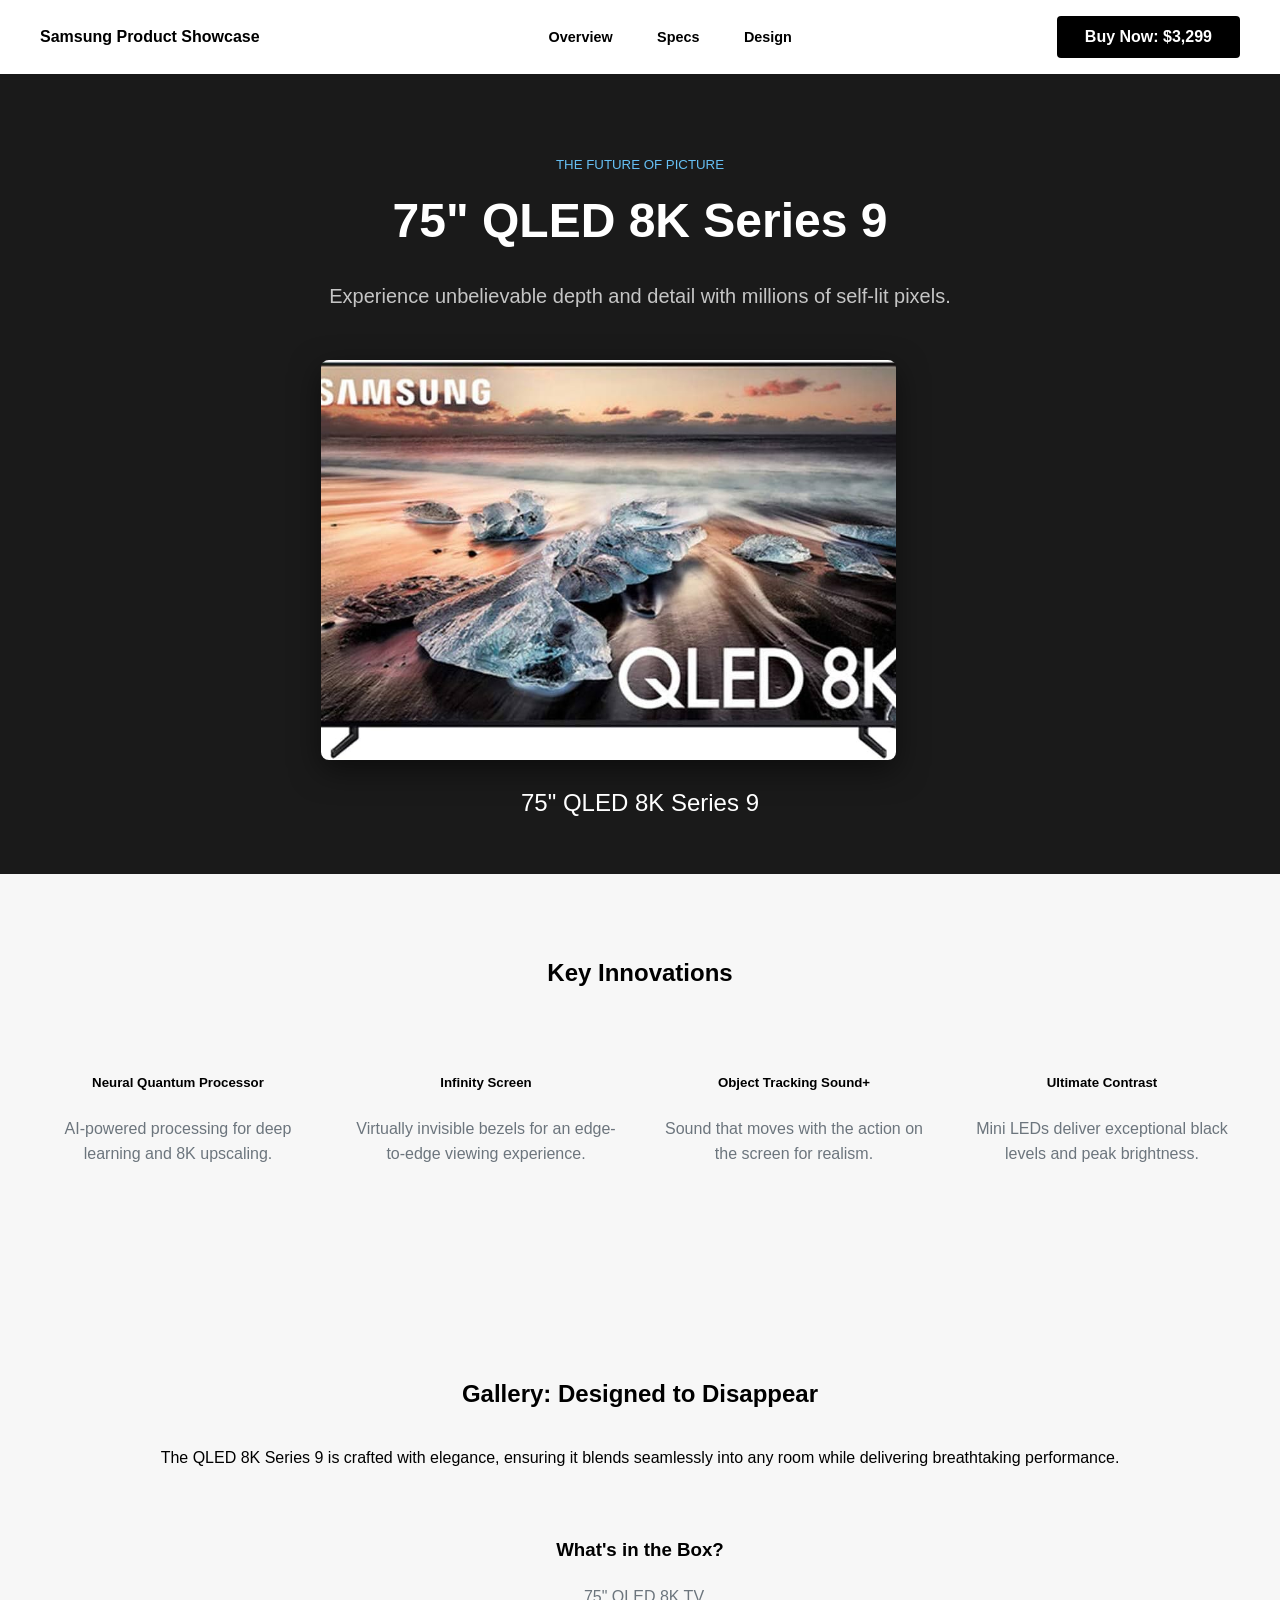
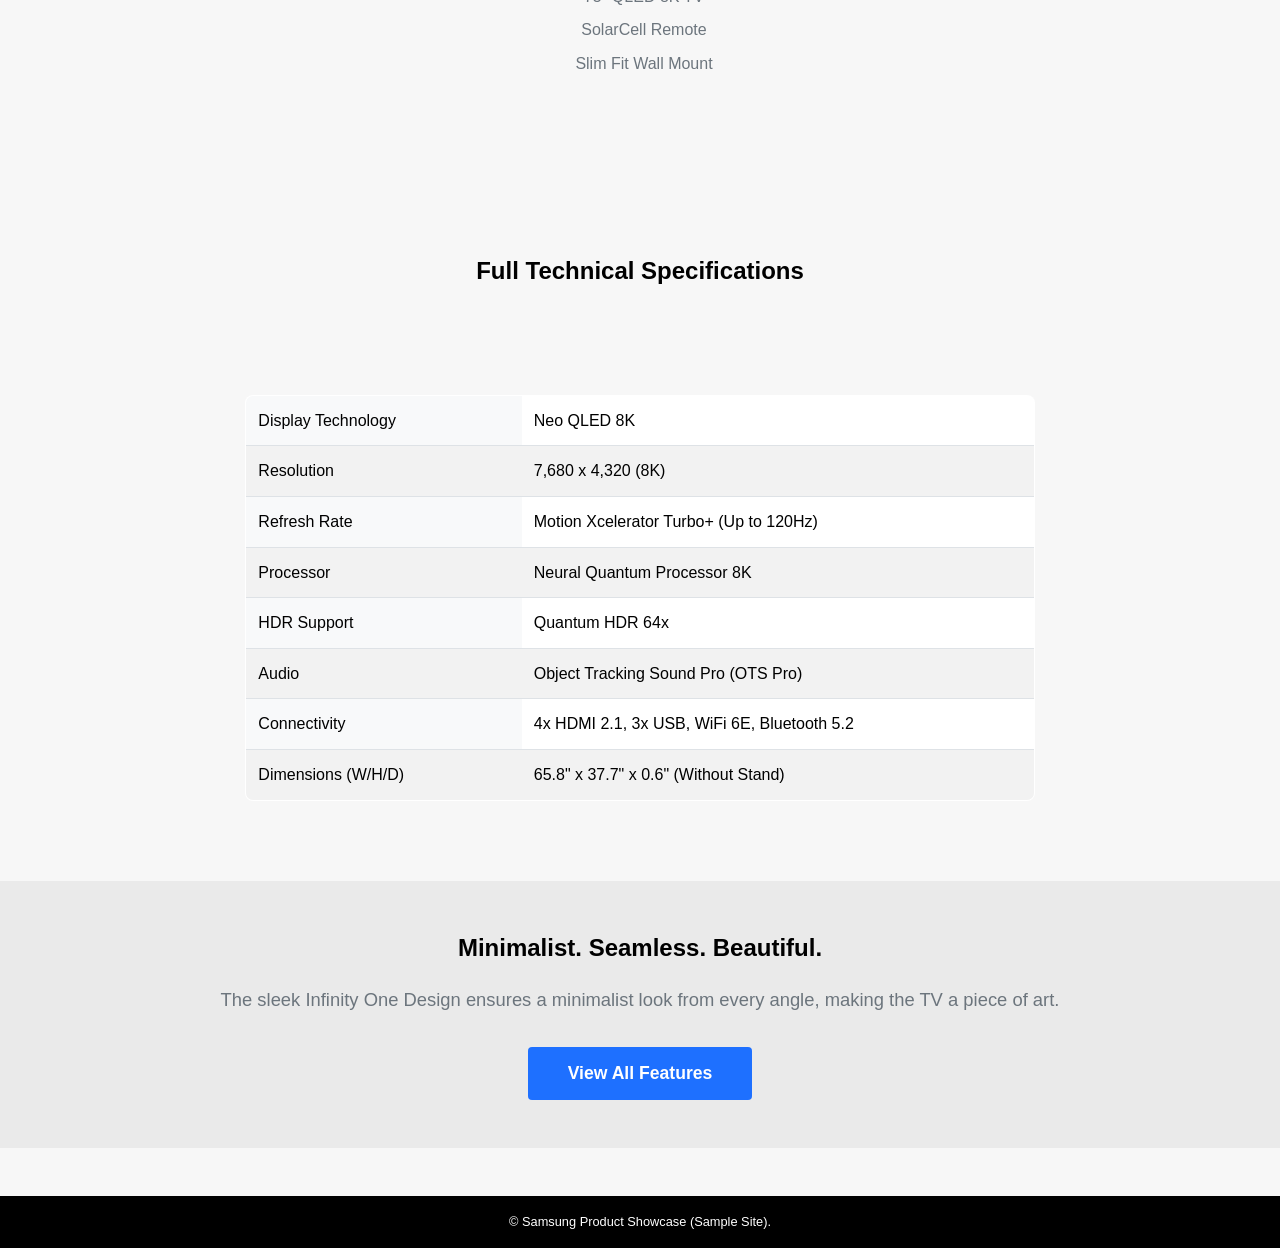
==== index.html @ e29ffdd7 "First Commit" ====
<!DOCTYPE html>
<html lang="en">
<head>
    <meta charset="UTF-8">
    <meta name="viewport" content="width=device-width, initial-scale=1.0">
    <title>SAMSUNG PRODUCTS</title>
    
    <style>
        /* --- CSS Variables & Global Resets --- */
        :root {
            --primary-color: #000;
            --secondary-color: #1a1a1a;
            --accent-color: #1e70ff;
            --light-bg: #f7f7f7;
            --text-muted: #6c757d;
            --font-family: 'Roboto', sans-serif; /* Retaining Roboto as requested */
            --spacing-sm: 1rem;
            --spacing-md: 2rem;
            --spacing-lg: 5rem;
        }

        body {
            font-family: var(--font-family);
            background-color: var(--light-bg);
            margin: 0;
            padding: 0;
            line-height: 1.6;
        }

        h1, h2, h3, h4, h5, h6 {
            margin-top: 0;
            font-weight: 700;
        }
        
        /* --- Layout & Utilities (Custom Grid System) --- */

        .container {
            max-width: 1200px;
            margin: 0 auto;
            padding: 0 1rem;
        }

        .flex-row {
            display: flex;
            flex-wrap: wrap;
            margin-left: -1rem; /* Negative margins for gutter compensation */
            margin-right: -1rem;
        }

        .col {
            padding-left: 1rem;
            padding-right: 1rem;
            width: 100%;
            box-sizing: border-box;
        }
        
        .section-padding {
            padding: var(--spacing-lg) 0;
        }
        
        .text-center { text-align: center; }
        .text-muted { color: var(--text-muted); }
        .fw-bold { font-weight: 700; }
        .rounded { border-radius: 0.25rem; }
        
        /* Responsive Columns */
        @media (min-width: 768px) {
            .col-md-3 { width: 25%; }
            .col-md-6 { width: 50%; }
            .col-lg-8 { width: 66.666667%; margin-left: auto; margin-right: auto; }
            .content-left { padding-right: 3rem; }
        }

        /* --- Header & Navigation --- */
        .header-sticky {
            position: sticky;
            top: 0;
            z-index: 1020;
            background-color: #fff;
            box-shadow: 0 2px 4px rgba(0,0,0,.05);
            padding: 1rem 0;
        }
        .header-content {
            display: flex;
            justify-content: space-between;
            align-items: center;
        }
        .header-content nav {
            display: none; /* Hidden on mobile */
        }
        @media (min-width: 768px) {
            .header-content nav {
                display: block;
            }
            .header-content nav a {
                color: var(--primary-color);
                text-decoration: none;
                font-size: 0.9rem;
                margin-left: 1.5rem;
                padding: 0.5rem;
            }
        }
        
        /* --- Buttons --- */
        .btn {
            padding: 0.75rem 1.75rem;
            font-size: 1rem;
            cursor: pointer;
            text-align: center;
            text-decoration: none;
            border: none;
            transition: background-color 0.2s;
            color: white;
            border-radius: 0.25rem;
            font-weight: 600;
        }
        .btn-dark {
            background-color: var(--primary-color);
        }
        .btn-dark:hover {
            background-color: #333;
        }
        .btn-accent {
            background-color: var(--accent-color);
        }
        .btn-accent:hover {
            background-color: #1a5ac9;
        }
        .btn-lg {
            padding: 1rem 2.5rem;
            font-size: 1.1rem;
        }

        /* --- Hero Section --- */
        .hero-section {
            height: 80vh;
            background-color: var(--secondary-color);
            color: white;
            padding-top: var(--spacing-lg);
            display: flex;
            flex-direction: column;
            align-items: center;
            text-align: center;
        }
        .hero-section h1 {
            font-size: 3rem;
        }
        .hero-image-placeholder {
            width: 90%;
            max-width: 800px;
            height: 400px;
            background: linear-gradient(135deg, #333 0%, #000 100%);
            border-radius: 8px;
            box-shadow: 0 10px 30px rgba(0, 0, 0, 0.5);
            margin-top: 3rem;
            display: flex;
            justify-content: center;
            align-items: center;
        }
        
        /* --- Feature Blocks --- */
        .feature-block {
            margin-bottom: var(--spacing-md);
        }
        .feature-block i {
            font-size: 2.5rem;
            color: var(--accent-color);
            margin-bottom: 1rem;
        }
        
        /* --- Gallery Section --- */
        .gallery-section {
            background-color: #fff;
            padding: var(--spacing-lg) 0;
            box-shadow: 0 0 10px rgba(0,0,0,.05);
        }
        .gallery-row {
            align-items: center;
        }
        .thumbnail {
            width: 100px;
            height: 100px;
            background-color: #ddd;
            margin-right: 1rem;
            border-radius: 4px;
            display: flex;
            justify-content: center;
            align-items: center;
            font-size: 0.8rem;
            color: #555;
        }
        .placeholder-image {
            height: 350px;
            background-color: #ccc;
            border-radius: 4px;
            display: flex;
            justify-content: center;
            align-items: center;
            margin-top: 1.5rem;
        }
        .accessories-list {
            padding-left: 0;
            list-style: none;
        }
        .accessories-list li {
            margin-bottom: 0.5rem;
        }
        .accessories-list i {
            color: green;
            margin-right: 0.5rem;
        }

        /* --- Specs Table --- */
        .specs-table {
            width: 100%;
            border-collapse: collapse;
            margin-top: 1.5rem;
            background-color: #fff;
            border: 1px solid #dee2e6;
            border-radius: 8px;
            overflow: hidden;
        }
        .specs-table th, .specs-table td {
            padding: 0.75rem;
            text-align: left;
            border-bottom: 1px solid #dee2e6;
        }
        .specs-table th {
            background-color: #f8f9fa;
            width: 35%;
            font-weight: 500;
        }
        .specs-table tbody tr:nth-child(even) th, .specs-table tbody tr:nth-child(even) td {
            background-color: #f2f2f2;
        }
        
        /* --- Footer --- */
        footer {
            background-color: var(--primary-color);
            color: white;
            padding: 1rem 0;
            text-align: center;
            font-size: 0.8rem;
        }
    </style>
</head>

<body>

    <!-- Header & Navigation -->
    <header class="header-sticky">
        <div class="container header-content">
            <h4 class="fw-bold" style="margin: 0;">Samsung Product Showcase</h4>
            
            <nav>
                <a href="#overview" class="fw-bold">Overview</a>
                <a href="#specs" class="fw-bold">Specs</a>
                <a href="#design" class="fw-bold">Design</a>
            </nav>
            
            <button class="btn btn-dark">Buy Now: $3,299</button>
        </div>
    </header>

    <!-- 1. Hero Section (Product Introduction) -->
    <section id="overview" class="hero-section">
        <div class="container">
            <h5 style="color: #66c0f4; text-transform: uppercase; font-weight: 400; margin-bottom: 0.5rem;">The Future of Picture</h5>
            <h1 class="fw-bold" style="margin-bottom: 1rem;">75" QLED 8K Series 9</h1>
            <p style="font-size: 1.25rem; margin-bottom: 3rem; color: rgba(255, 255, 255, 0.75);">Experience unbelievable depth and detail with millions of self-lit pixels.</p>
            
            <div class="hero-image-placeholder">
              <img src="QLED.jpg" 
              alt="75 QLED 8K Series 9 TV Image" style="width: 100%; height: 100%; object-fit: cover; border-radius: 8px;">
            </div>
            <p style="color: white; font-size: 1.5rem;">75" QLED 8K Series 9</p>
        </div>
    </section>

    <!-- 2. Feature Highlights (4 Pillars) -->
    <section class="container section-padding text-center">
        <h2 class="fw-bold" style="margin-bottom: var(--spacing-lg);">Key Innovations</h2>
        <div class="flex-row">
            <!-- Feature 1 -->
            <div class="col col-md-3 feature-block">
                <i class="fas fa-microchip"></i>
                <h5 class="fw-bold">Neural Quantum Processor</h5>
                <p class="text-muted">AI-powered processing for deep learning and 8K upscaling.</p>
            </div>
            <!-- Feature 2 -->
            <div class="col col-md-3 feature-block">
                <i class="fas fa-border-none"></i>
                <h5 class="fw-bold">Infinity Screen</h5>
                <p class="text-muted">Virtually invisible bezels for an edge-to-edge viewing experience.</p>
            </div>
            <!-- Feature 3 -->
            <div class="col col-md-3 feature-block">
                <i class="fas fa-wave-square"></i>
                <h5 class="fw-bold">Object Tracking Sound+</h5>
                <p class="text-muted">Sound that moves with the action on the screen for realism.</p>
            </div>
            <!-- Feature 4 -->
            <div class="col col-md-3 feature-block">
                <i class="fas fa-bolt"></i>
                <h5 class="fw-bold">Ultimate Contrast</h5>
                <p class="text-muted">Mini LEDs deliver exceptional black levels and peak brightness.</p>
            </div>
        </div>
    </section>

    <!-- 3. Secondary Details -->

    <section class="container section-padding text-center">
        <h2 class="fw-bold" style="margin-bottom: 2rem;">Gallery: Designed to Disappear</h2>
        <p class="text-center" style="margin-bottom: 4rem;">The QLED 8K Series 9 is crafted with elegance, ensuring it blends seamlessly into any room while delivering breathtaking performance.</p>

        <h3 class="fw-bold" style="margin-top: 1rem;">What's in the Box?</h3>
        <ul class="accessories-list text-muted">
            <li><i class="fas fa-check-circle"></i> 75" QLED 8K TV</li>
            <li><i class="fas fa-check-circle"></i> SolarCell Remote</li>
            <li><i class="fas fa-check-circle"></i> Slim Fit Wall Mount</li>
        </ul>
    </section>

    <!-- 4. Full Specifications Table -->
    <section id="specs" class="container section-padding">
        <h2 class="fw-bold text-center" style="margin-bottom: var(--spacing-lg);">Full Technical Specifications</h2>
        <div class="flex-row">
            <div class="col col-lg-8">
                <table class="specs-table">
                    <tbody>
                        <tr>
                            <th>Display Technology</th>
                            <td>Neo QLED 8K</td>
                        </tr>
                        <tr>
                            <th>Resolution</th>
                            <td>7,680 x 4,320 (8K)</td>
                        </tr>
                        <tr>
                            <th>Refresh Rate</th>
                            <td>Motion Xcelerator Turbo+ (Up to 120Hz)</td>
                        </tr>
                        <tr>
                            <th>Processor</th>
                            <td>Neural Quantum Processor 8K</td>
                        </tr>
                        <tr>
                            <th>HDR Support</th>
                            <td>Quantum HDR 64x</td>
                        </tr>
                        <tr>
                            <th>Audio</th>
                            <td>Object Tracking Sound Pro (OTS Pro)</td>
                        </tr>
                        <tr>
                            <th>Connectivity</th>
                            <td>4x HDMI 2.1, 3x USB, WiFi 6E, Bluetooth 5.2</td>
                        </tr>
                        <tr>
                            <th>Dimensions (W/H/D)</th>
                            <td>65.8" x 37.7" x 0.6" (Without Stand)</td>
                        </tr>
                    </tbody>
                </table>
            </div>
        </div>
    </section>

    <!-- 5. Design Focus / Final CTA -->
    <section id="design" class="text-center" style="padding: 3rem 0; background-color: #eaeaea; margin: 0 0 3rem 0;">
        <div class="container">
            <h2 class="fw-bold" style="margin-bottom: 1rem;">Minimalist. Seamless. Beautiful.</h2>
            <p style="font-size: 1.15rem; margin-bottom: 2rem;" class="text-muted">The sleek Infinity One Design ensures a minimalist look from every angle, making the TV a piece of art.</p>
            <button class="btn btn-lg btn-accent">View All Features</button>
        </div>
    </section>

    <!-- Footer -->
    <footer class="bg-dark text-white p-4">
        <div class="container text-center">
            <p style="margin: 0;">&copy; Samsung Product Showcase (Sample Site).</p>
        </div>
    </footer>
</body>
</html>
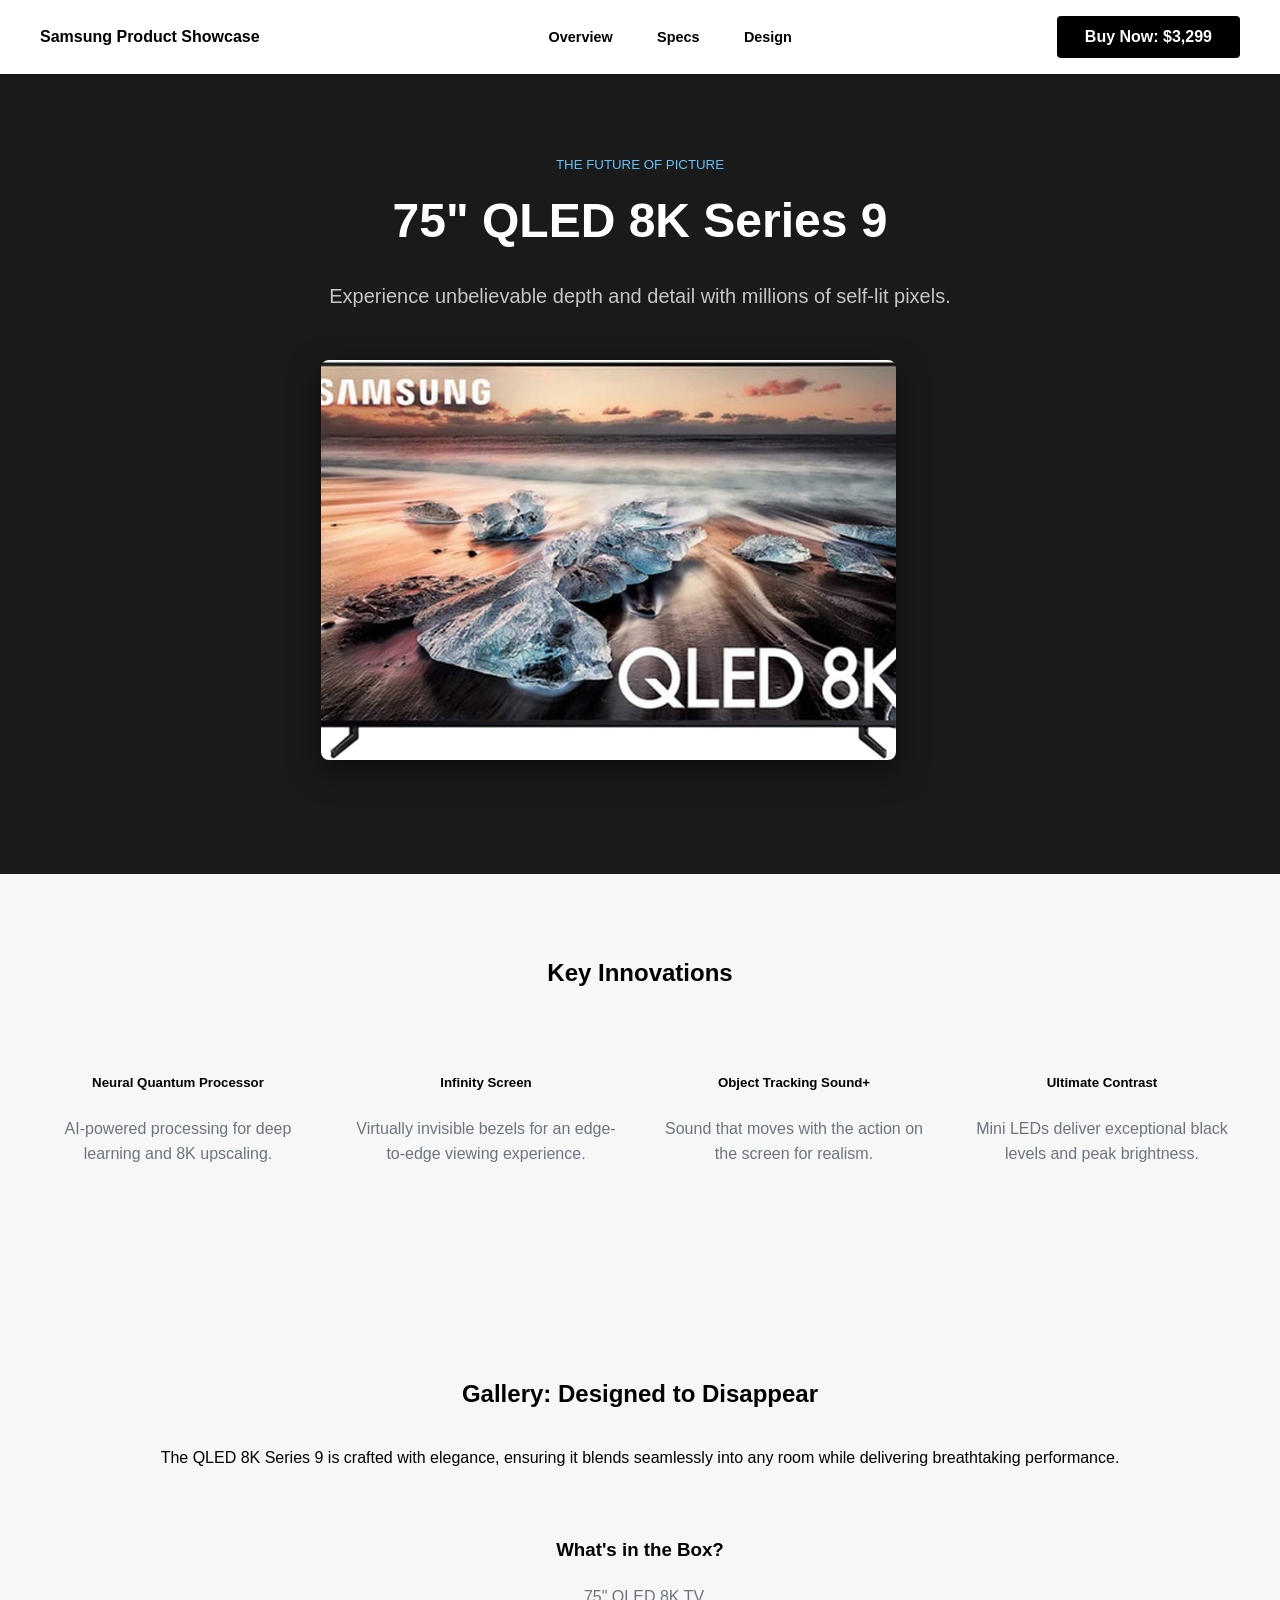
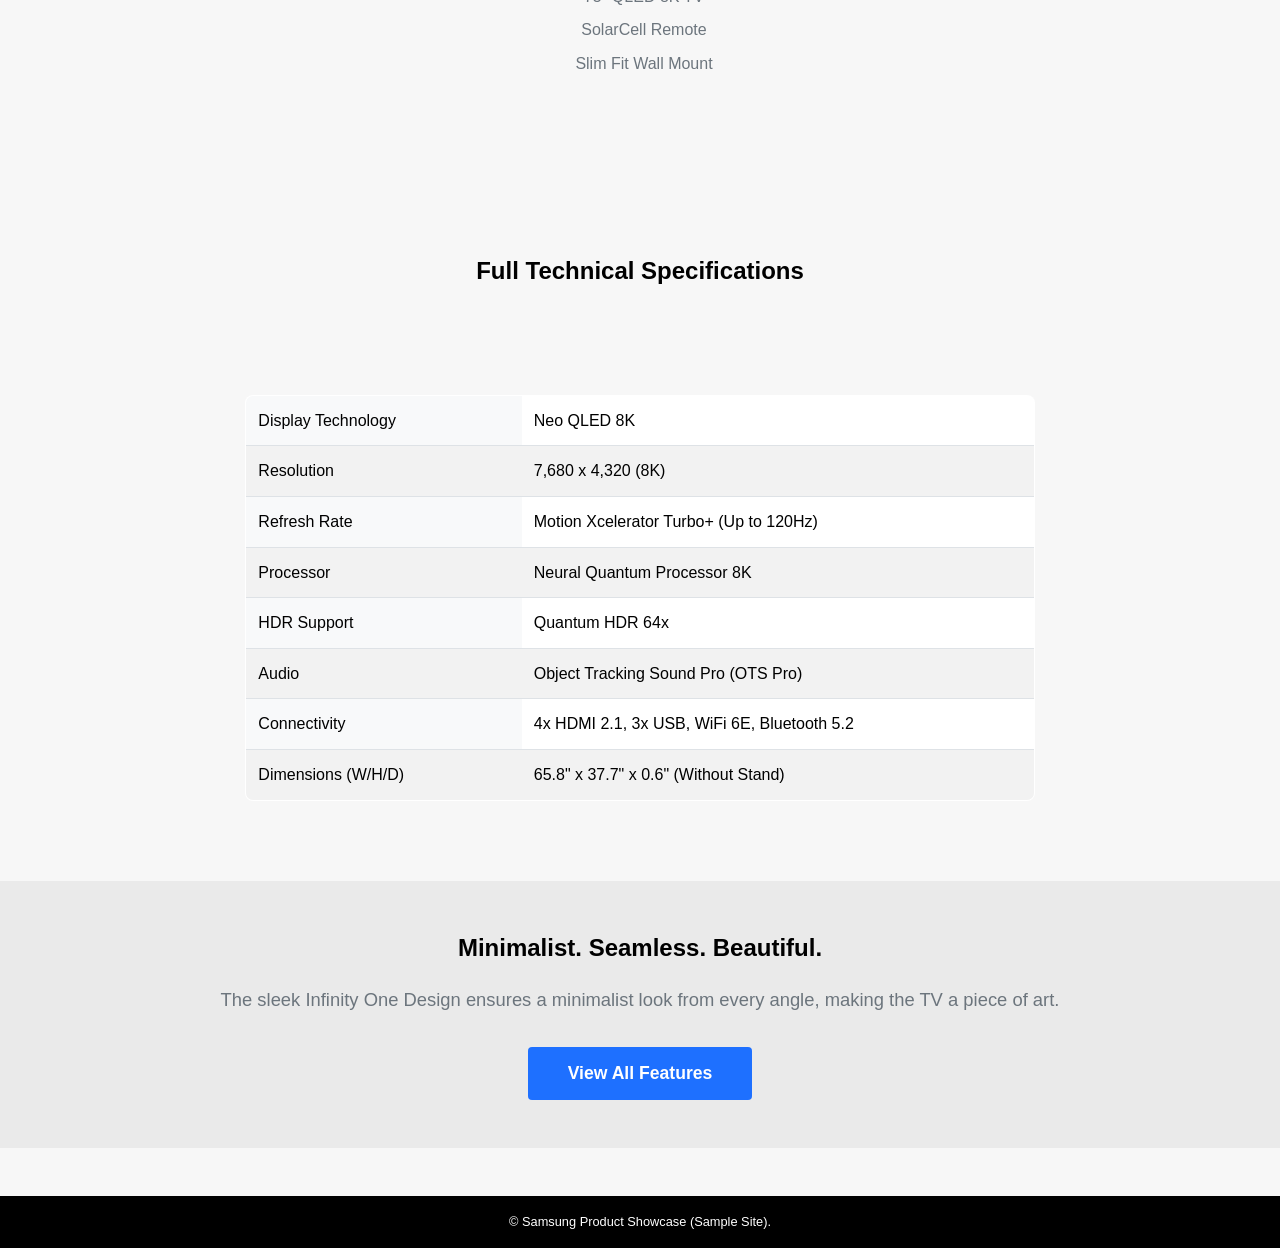
==== commit 5381bcf9: "First Commit" ====
--- a/index.html
+++ b/index.html
@@ -6,14 +6,14 @@
     <title>SAMSUNG PRODUCTS</title>
     
     <style>
-        /* --- CSS Variables & Global Resets --- */
+        /* --- CSS Variables --- */
         :root {
             --primary-color: #000;
             --secondary-color: #1a1a1a;
             --accent-color: #1e70ff;
             --light-bg: #f7f7f7;
             --text-muted: #6c757d;
-            --font-family: 'Roboto', sans-serif; /* Retaining Roboto as requested */
+            --font-family: 'Roboto', sans-serif; 
             --spacing-sm: 1rem;
             --spacing-md: 2rem;
             --spacing-lg: 5rem;
@@ -32,7 +32,7 @@
             font-weight: 700;
         }
         
-        /* --- Layout & Utilities (Custom Grid System) --- */
+        /* --- Layout --- */
 
         .container {
             max-width: 1200px;
@@ -43,7 +43,7 @@
         .flex-row {
             display: flex;
             flex-wrap: wrap;
-            margin-left: -1rem; /* Negative margins for gutter compensation */
+            margin-left: -1rem; 
             margin-right: -1rem;
         }
 
@@ -63,7 +63,7 @@
         .fw-bold { font-weight: 700; }
         .rounded { border-radius: 0.25rem; }
         
-        /* Responsive Columns */
+        /* --- Responsive Columns --- */
         @media (min-width: 768px) {
             .col-md-3 { width: 25%; }
             .col-md-6 { width: 50%; }
@@ -86,7 +86,7 @@
             align-items: center;
         }
         .header-content nav {
-            display: none; /* Hidden on mobile */
+            display: none; /* --- Hidden on mobile --- */
         }
         @media (min-width: 768px) {
             .header-content nav {
@@ -273,7 +273,6 @@
               <img src="QLED.jpg" 
               alt="75 QLED 8K Series 9 TV Image" style="width: 100%; height: 100%; object-fit: cover; border-radius: 8px;">
             </div>
-            <p style="color: white; font-size: 1.5rem;">75" QLED 8K Series 9</p>
         </div>
     </section>
 
